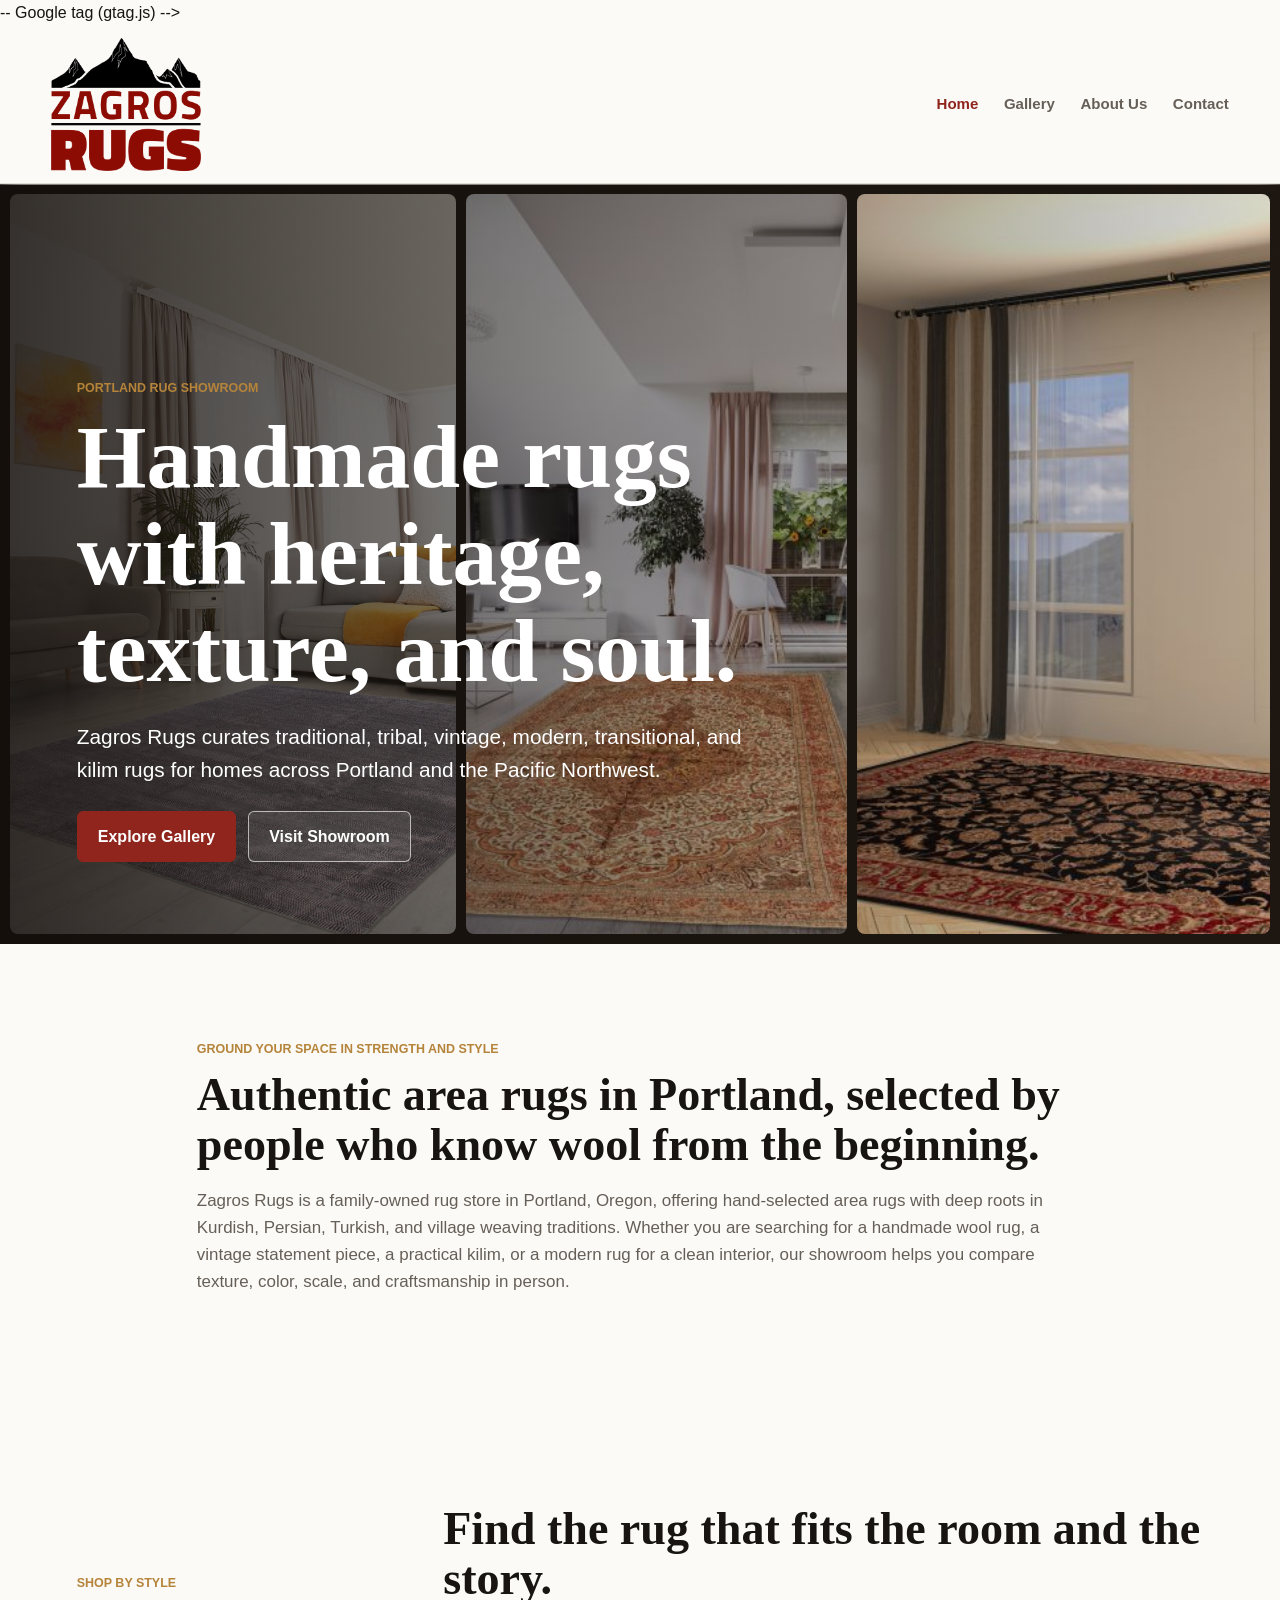
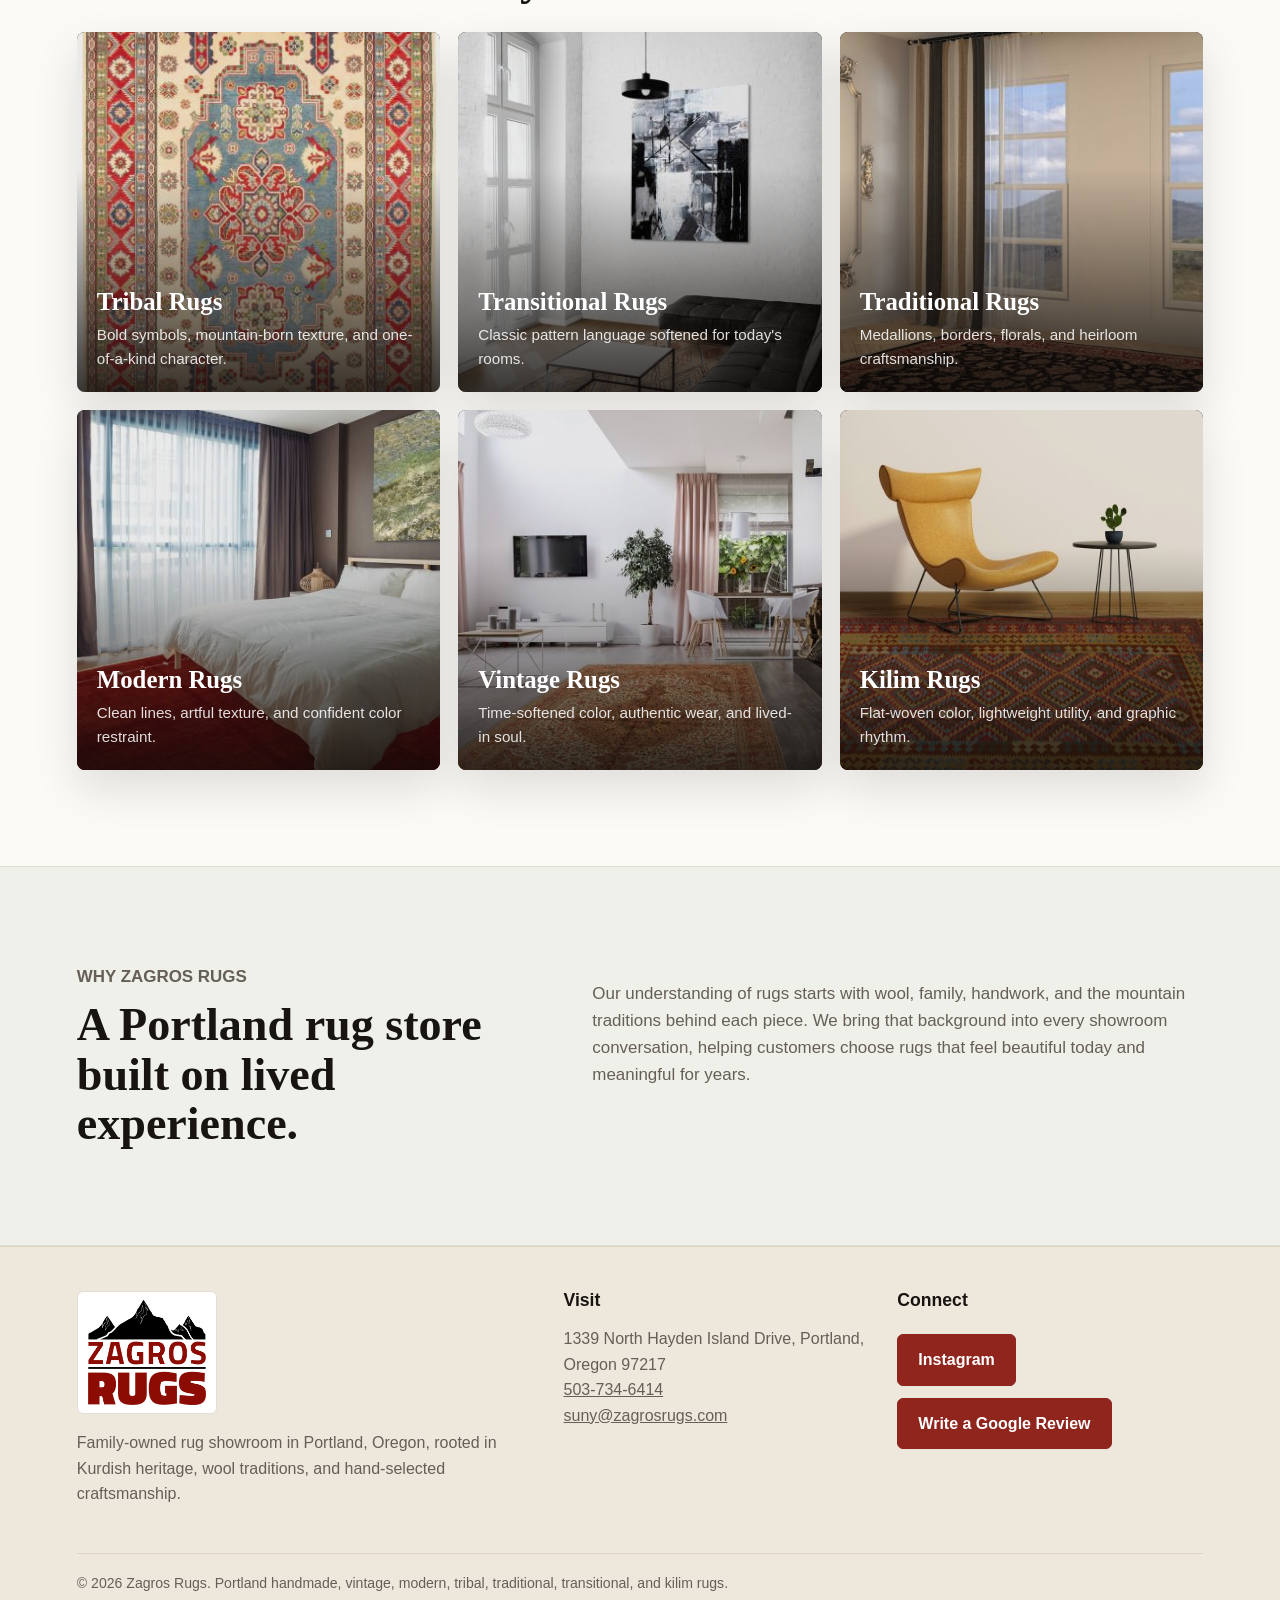
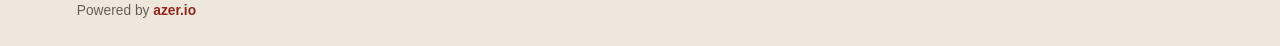
==== index.html @ 7dab3160 "add gtag" ====
<!DOCTYPE html>
<html lang="en">
<head>
  <meta charset="utf-8">
  <meta name="viewport" content="width=device-width, initial-scale=1">
  <title>Zagros Rugs | Handmade Rug Store in Portland, Oregon</title>
  <meta name="description" content="Visit Zagros Rugs in Portland, Oregon for handmade, vintage, modern, tribal, traditional, transitional, and kilim rugs selected with heritage, wool quality, and design in mind.">
  <link rel="canonical" href="https://zagrosrugs.com/">
  <meta name="robots" content="index, follow">
  <meta property="og:type" content="website">
  <meta property="og:title" content="Zagros Rugs | Handmade Rug Store in Portland, Oregon">
  <meta property="og:description" content="Visit Zagros Rugs in Portland, Oregon for handmade, vintage, modern, tribal, traditional, transitional, and kilim rugs selected with heritage, wool quality, and design in mind.">
  <meta property="og:image" content="https://zagrosrugs.com/assets/images/categories/modern/03-modern.jpg">
  <meta property="og:url" content="https://zagrosrugs.com/">
  <meta name="twitter:card" content="summary_large_image">
  <link rel="icon" type="image/png" sizes="32x32" href="./assets/images/favicon-32x32.png">
  <link rel="apple-touch-icon" sizes="180x180" href="./assets/images/apple-touch-icon.png">
  <link rel="stylesheet" href="./assets/css/styles.css">
  -- Google tag (gtag.js) -->
<script async src="https://www.googletagmanager.com/gtag/js?id=G-E211P9VECV"></script>
<script>
    window.dataLayer = window.dataLayer || [];
    function gtag() { dataLayer.push(arguments); }
    gtag('js', new Date());

    gtag('config', 'G-E211P9VECV');
</script>
</head>
<body>

<header class="site-header">
  <a class="brand" href="./" aria-label="Zagros Rugs home">
    <img src="./assets/images/zagrosrugs_logo.png" alt="Zagros Rugs logo" width="170" height="80">
  </a>
  <button class="menu-toggle" type="button" aria-expanded="false" aria-controls="primary-nav" aria-label="Open menu">
    <span></span>
    <span></span>
    <span></span>
  </button>
  <nav id="primary-nav" class="site-nav" aria-label="Primary navigation">
    <a aria-current="page" href="./">Home</a>
    <a href="./gallery/">Gallery</a>
    <a href="./about/">About Us</a>
    <a href="./contact-us/">Contact</a>
  </nav>
</header>
<main>
  <section class="hero hero-home">
    <div class="hero-slides" aria-hidden="true">
      <img src="./assets/images/categories/modern/03-modern.jpg" alt="">
      <img src="./assets/images/categories/vintage/01-vintage.jpg" alt="">
      <img src="./assets/images/categories/traditional/01-traditional.jpg" alt="">
    </div>
    <div class="hero-content">
      <p class="eyebrow">Portland rug showroom</p>
      <h1>Handmade rugs with heritage, texture, and soul.</h1>
      <p>Zagros Rugs curates traditional, tribal, vintage, modern, transitional, and kilim rugs for homes across Portland and the Pacific Northwest.</p>
      <div class="hero-actions">
        <a class="button" href="./gallery/">Explore Gallery</a>
        <a class="button button-ghost" href="./contact-us/">Visit Showroom</a>
      </div>
    </div>
  </section>
  <section class="seo-intro section narrow">
    <p class="eyebrow">Ground your space in strength and style</p>
    <h2>Authentic area rugs in Portland, selected by people who know wool from the beginning.</h2>
    <p>Zagros Rugs is a family-owned rug store in Portland, Oregon, offering hand-selected area rugs with deep roots in Kurdish, Persian, Turkish, and village weaving traditions. Whether you are searching for a handmade wool rug, a vintage statement piece, a practical kilim, or a modern rug for a clean interior, our showroom helps you compare texture, color, scale, and craftsmanship in person.</p>
  </section>
  <section class="section">
    <div class="section-heading">
      <p class="eyebrow">Shop by style</p>
      <h2>Find the rug that fits the room and the story.</h2>
    </div>
    <div class="category-grid">
    <a class="category-card" href="./gallery/tribal/">
      <img src="./assets/images/categories/tribal/01-tribal.jpg" alt="handmade tribal wool rug with geometric patterns" loading="lazy">
      <span class="category-copy">
        <strong>Tribal Rugs</strong>
        <small>Bold symbols, mountain-born texture, and one-of-a-kind character.</small>
      </span>
    </a>
    <a class="category-card" href="./gallery/transitional/">
      <img src="./assets/images/categories/transitional/01-transitional.jpg" alt="transitional area rug with soft classic pattern" loading="lazy">
      <span class="category-copy">
        <strong>Transitional Rugs</strong>
        <small>Classic pattern language softened for today's rooms.</small>
      </span>
    </a>
    <a class="category-card" href="./gallery/traditional/">
      <img src="./assets/images/categories/traditional/01-traditional.jpg" alt="traditional handmade rug with medallion and border" loading="lazy">
      <span class="category-copy">
        <strong>Traditional Rugs</strong>
        <small>Medallions, borders, florals, and heirloom craftsmanship.</small>
      </span>
    </a>
    <a class="category-card" href="./gallery/modern/">
      <img src="./assets/images/categories/modern/01-modern.jpg" alt="modern area rug with contemporary abstract design" loading="lazy">
      <span class="category-copy">
        <strong>Modern Rugs</strong>
        <small>Clean lines, artful texture, and confident color restraint.</small>
      </span>
    </a>
    <a class="category-card" href="./gallery/vintage/">
      <img src="./assets/images/categories/vintage/01-vintage.jpg" alt="vintage hand-knotted rug with faded patina" loading="lazy">
      <span class="category-copy">
        <strong>Vintage Rugs</strong>
        <small>Time-softened color, authentic wear, and lived-in soul.</small>
      </span>
    </a>
    <a class="category-card" href="./gallery/kilims/">
      <img src="./assets/images/categories/kilims/01-kilims.jpg" alt="flat woven kilim rug with colorful geometric pattern" loading="lazy">
      <span class="category-copy">
        <strong>Kilim Rugs</strong>
        <small>Flat-woven color, lightweight utility, and graphic rhythm.</small>
      </span>
    </a></div>
  </section>
  <section class="section split-band">
    <div>
      <p class="eyebrow">Why Zagros Rugs</p>
      <h2>A Portland rug store built on lived experience.</h2>
    </div>
    <p>Our understanding of rugs starts with wool, family, handwork, and the mountain traditions behind each piece. We bring that background into every showroom conversation, helping customers choose rugs that feel beautiful today and meaningful for years.</p>
  </section>
</main>

<footer class="site-footer">
  <div class="footer-inner">
    <div>
      <img src="./assets/images/zagrosrugs_logo.png" alt="Zagros Rugs" class="footer-logo" width="150" height="70">
      <p>Family-owned rug showroom in Portland, Oregon, rooted in Kurdish heritage, wool traditions, and hand-selected craftsmanship.</p>
    </div>
    <div>
      <h2>Visit</h2>
      <p>1339 North Hayden Island Drive, Portland, Oregon 97217<br><a href="tel:+15037346414">503-734-6414</a><br><a href="mailto:suny@zagrosrugs.com">suny@zagrosrugs.com</a></p>
    </div>
    <div>
      <h2>Connect</h2>
      <div class="footer-actions">
        <a class="button button-light" href="https://www.instagram.com/zagrosrugs/" target="_blank" rel="noopener">Instagram</a>
        <a class="button button-light" href="https://search.google.com/local/writereview?placeid=ChIJq4hQoUeplVQRKfR4Ui4t_Cw" target="_blank" rel="noopener">Write a Google Review</a>
      </div>
    </div>
  </div>
  <p class="copyright">© 2026 Zagros Rugs. Portland handmade, vintage, modern, tribal, traditional, transitional, and kilim rugs.</p>
  <p class="powered-by">Powered by <a href="https://azer.io" target="_blank" rel="noopener">azer.io</a></p>
</footer>
<script type="application/ld+json">{"@context":"https://schema.org","@type":"HomeGoodsStore","name":"Zagros Rugs","url":"https://zagrosrugs.com","image":"https://zagrosrugs.com/assets/images/zagrosrugs_logo.png","telephone":"+15037346414","email":"suny@zagrosrugs.com","address":{"@type":"PostalAddress","streetAddress":"1339 North Hayden Island Drive","addressLocality":"Portland","addressRegion":"OR","postalCode":"97217","addressCountry":"US"},"sameAs":["https://www.instagram.com/zagrosrugs/"],"priceRange":"$$"}</script>
<script src="./assets/js/site.js"></script>
</body>
</html>
---- assets/css/styles.css ----
:root {
  --ink: #171411;
  --muted: #665f57;
  --paper: #fbfaf7;
  --surface: #ffffff;
  --line: #e2ddd5;
  --red: #8f251c;
  --red-dark: #63180f;
  --moss: #63715a;
  --gold: #b5843a;
  --shadow: 0 18px 45px rgba(23, 20, 17, 0.12);
}
* { box-sizing: border-box; }
html { scroll-behavior: smooth; }
body {
  margin: 0;
  color: var(--ink);
  background: var(--paper);
  font-family: Arial, Helvetica, sans-serif;
  line-height: 1.6;
}
img { max-width: 100%; display: block; }
a { color: inherit; }
.site-header {
  position: sticky;
  top: 0;
  z-index: 20;
  display: flex;
  align-items: center;
  justify-content: space-between;
  gap: 24px;
  padding: 12px clamp(18px, 4vw, 56px);
  background: rgba(251, 250, 247, 0.94);
  border-bottom: 1px solid var(--line);
  backdrop-filter: blur(14px);
}
.brand img { width: 150px; height: auto; }
.menu-toggle {
  display: none;
  width: 44px;
  height: 44px;
  align-items: center;
  justify-content: center;
  flex-direction: column;
  gap: 5px;
  border: 1px solid var(--line);
  border-radius: 6px;
  background: var(--surface);
  cursor: pointer;
}
.menu-toggle span {
  width: 20px;
  height: 2px;
  background: var(--ink);
  transition: transform 180ms ease, opacity 180ms ease;
}
.menu-toggle[aria-expanded="true"] span:nth-child(1) { transform: translateY(7px) rotate(45deg); }
.menu-toggle[aria-expanded="true"] span:nth-child(2) { opacity: 0; }
.menu-toggle[aria-expanded="true"] span:nth-child(3) { transform: translateY(-7px) rotate(-45deg); }
.site-nav { display: flex; align-items: center; gap: clamp(12px, 2vw, 28px); flex-wrap: wrap; }
.site-nav a {
  text-decoration: none;
  font-weight: 700;
  font-size: 0.94rem;
  color: var(--muted);
}
.site-nav a:hover, .site-nav a[aria-current="page"] { color: var(--red); }
.hero {
  min-height: min(760px, calc(100vh - 64px));
  position: relative;
  overflow: hidden;
  display: grid;
  align-items: end;
  padding: clamp(88px, 14vw, 168px) clamp(20px, 6vw, 84px) clamp(46px, 7vw, 82px);
  color: white;
  background: #201913;
}
.hero::after {
  content: "";
  position: absolute;
  inset: 0;
  background: linear-gradient(90deg, rgba(18,13,10,0.84), rgba(18,13,10,0.46) 50%, rgba(18,13,10,0.16));
}
.hero-slides {
  position: absolute;
  inset: 0;
  display: grid;
  grid-template-columns: 1.08fr 0.92fr 1fr;
  gap: 10px;
  padding: 10px;
}
.hero-slides img {
  width: 100%;
  height: 100%;
  object-fit: cover;
  opacity: 1;
  animation: none;
  border-radius: 8px;
}
.hero-slides img:nth-child(1) { object-position: center 72%; }
.hero-slides img:nth-child(2) { object-position: center 78%; }
.hero-slides img:nth-child(3) { object-position: center 82%; }
@keyframes heroFade {
  0%, 30% { opacity: 1; transform: scale(1); }
  36%, 94% { opacity: 0; transform: scale(1.035); }
  100% { opacity: 1; transform: scale(1); }
}
.hero-content { position: relative; z-index: 1; max-width: 790px; }
.eyebrow {
  margin: 0 0 10px;
  color: var(--gold);
  font-size: 0.78rem;
  font-weight: 800;
  text-transform: uppercase;
  letter-spacing: 0;
}
h1, h2, h3 { line-height: 1.08; margin: 0; }
h1 { font-family: Georgia, 'Times New Roman', serif; font-size: clamp(2.55rem, 7vw, 5.8rem); font-weight: 700; }
h2 { font-family: Georgia, 'Times New Roman', serif; font-size: clamp(1.75rem, 3.6vw, 3.1rem); }
h3 { font-size: 1.2rem; }
.hero p:not(.eyebrow), .page-hero p:not(.eyebrow) { max-width: 680px; font-size: clamp(1.05rem, 2vw, 1.3rem); }
.hero-actions, .contact-actions, .footer-actions { display: flex; gap: 12px; flex-wrap: wrap; margin-top: 24px; }
.button {
  display: inline-flex;
  align-items: center;
  justify-content: center;
  min-height: 46px;
  padding: 12px 20px;
  border-radius: 6px;
  background: var(--red);
  color: white;
  text-decoration: none;
  font-weight: 800;
  border: 1px solid var(--red);
}
.button:hover { background: var(--red-dark); border-color: var(--red-dark); }
.button-ghost { background: rgba(255,255,255,0.08); border-color: rgba(255,255,255,0.62); }
.button-ghost.dark { color: var(--red); background: transparent; border-color: var(--red); }
.button-light { background: white; color: var(--ink); border-color: white; }
.section { padding: clamp(52px, 8vw, 96px) clamp(20px, 6vw, 84px); }
.narrow { max-width: 1040px; margin: 0 auto; }
.seo-intro p:last-child, .prose p, .split-band p, .contact-panel p { color: var(--muted); font-size: 1.06rem; }
.section-heading { display: flex; justify-content: space-between; align-items: end; gap: 24px; margin-bottom: 28px; }
.section-heading h2 { max-width: 760px; }
.category-grid {
  display: grid;
  grid-template-columns: repeat(3, minmax(0, 1fr));
  gap: 18px;
}
.category-card {
  position: relative;
  display: block;
  min-height: 360px;
  overflow: hidden;
  border-radius: 8px;
  text-decoration: none;
  background: var(--ink);
  box-shadow: var(--shadow);
}
.category-card img { position: absolute; inset: 0; width: 100%; height: 100%; object-fit: cover; transition: transform 450ms ease; }
.category-card::after { content: ""; position: absolute; inset: 0; background: linear-gradient(0deg, rgba(13,10,8,0.82), rgba(13,10,8,0.08) 62%); }
.category-card:hover img { transform: scale(1.04); }
.category-copy { position: absolute; z-index: 1; left: 20px; right: 20px; bottom: 20px; color: white; }
.category-copy strong { display: block; font-family: Georgia, 'Times New Roman', serif; font-size: 1.55rem; line-height: 1.1; }
.category-copy small { display: block; margin-top: 8px; color: rgba(255,255,255,0.86); font-size: 0.95rem; }
.split-band {
  display: grid;
  grid-template-columns: 0.85fr 1.15fr;
  gap: clamp(28px, 5vw, 70px);
  background: #eef0e9;
  border-top: 1px solid #dde2d5;
  border-bottom: 1px solid #dde2d5;
}
.page-hero {
  padding: clamp(54px, 8vw, 96px) clamp(20px, 6vw, 84px);
  background: linear-gradient(120deg, #f7f4ee, #eef0e9);
}
.compact-hero { min-height: 330px; display: grid; align-content: center; }
.page-hero h1 { max-width: 900px; color: var(--ink); font-size: clamp(2rem, 4.4vw, 3.8rem); }
.compact-hero h1 { font-size: clamp(1.9rem, 4vw, 3.2rem); }
.category-hero, .story-hero {
  display: grid;
  grid-template-columns: minmax(0, 1fr) minmax(280px, 520px);
  gap: clamp(28px, 5vw, 64px);
  align-items: center;
}
.category-hero img, .story-hero img { width: 100%; aspect-ratio: 4 / 3; object-fit: cover; border-radius: 8px; box-shadow: var(--shadow); }
.rug-grid {
  display: grid;
  grid-template-columns: repeat(4, minmax(0, 1fr));
  gap: 16px;
}
.rug-tile { margin: 0; background: var(--surface); border: 1px solid var(--line); border-radius: 8px; overflow: hidden; }
.rug-tile img { width: 100%; aspect-ratio: 1 / 1.18; object-fit: cover; cursor: zoom-in; transition: transform 220ms ease, filter 220ms ease; }
.rug-tile img:hover, .rug-tile img:focus { filter: brightness(0.92); transform: scale(1.015); outline: none; }
.rug-tile figcaption { padding: 10px 12px; color: var(--muted); font-weight: 700; font-size: 0.9rem; }
.modal-open { overflow: hidden; }
.image-modal {
  position: fixed;
  inset: 0;
  z-index: 100;
  display: none;
  align-items: center;
  justify-content: center;
  padding: clamp(16px, 4vw, 44px);
}
.image-modal.is-open { display: flex; }
.image-modal-backdrop {
  position: absolute;
  inset: 0;
  background: rgba(16, 12, 9, 0.78);
  backdrop-filter: blur(8px);
}
.image-modal-panel {
  position: relative;
  z-index: 1;
  width: min(980px, 100%);
  max-height: 92vh;
  display: grid;
  gap: 14px;
  padding: clamp(16px, 3vw, 24px);
  background: var(--surface);
  border-radius: 8px;
  box-shadow: 0 28px 70px rgba(0, 0, 0, 0.34);
}
.image-modal-panel h2 {
  padding-right: 48px;
  font-family: Georgia, 'Times New Roman', serif;
  font-size: clamp(1.65rem, 4vw, 3rem);
  color: var(--ink);
}
.image-modal-panel img {
  width: 100%;
  max-height: min(72vh, 820px);
  object-fit: contain;
  background: #f4f0e9;
  border-radius: 6px;
}
.image-modal-close {
  position: absolute;
  top: 14px;
  right: 14px;
  width: 42px;
  height: 42px;
  border: 1px solid var(--line);
  border-radius: 50%;
  background: var(--paper);
  color: var(--ink);
  font-size: 2rem;
  line-height: 1;
  cursor: pointer;
}
.image-modal-close:hover { border-color: var(--red); color: var(--red); }
.cross-links { padding-top: 0; }
.pill-links { display: flex; flex-wrap: wrap; gap: 10px; margin-top: 18px; }
.pill-links a { padding: 10px 14px; border: 1px solid var(--line); border-radius: 999px; text-decoration: none; background: white; font-weight: 700; color: var(--red); }
.prose { max-width: 880px; margin: 0 auto; }
.prose h2 { margin-bottom: 22px; }
.contact-layout {
  display: grid;
  grid-template-columns: minmax(280px, 0.75fr) minmax(320px, 1.25fr);
  gap: 24px;
  align-items: stretch;
}
.contact-panel, .map-wrap { background: var(--surface); border: 1px solid var(--line); border-radius: 8px; box-shadow: var(--shadow); }
.contact-panel { padding: clamp(22px, 4vw, 38px); }
.map-wrap { min-height: 460px; overflow: hidden; }
.map-wrap iframe { width: 100%; height: 100%; min-height: 460px; border: 0; display: block; }
.site-footer {
  background: #eee7dc;
  color: var(--ink);
  padding: 44px clamp(20px, 6vw, 84px) 24px;
  border-top: 1px solid #ded3c2;
}
.footer-inner { display: grid; grid-template-columns: 1.2fr 0.8fr 0.8fr; gap: 28px; align-items: start; }
.footer-logo {
  width: 140px;
  height: auto;
  margin-bottom: 14px;
  padding: 8px 10px;
  background: white;
  border: 1px solid var(--line);
  border-radius: 6px;
}
.site-footer h2 { font-size: 1.1rem; font-family: Arial, Helvetica, sans-serif; margin-bottom: 12px; }
.site-footer p, .site-footer a { color: var(--muted); }
.site-footer .button-light { background: var(--red); border-color: var(--red); color: white; }
.site-footer .button-light:hover { background: var(--red-dark); border-color: var(--red-dark); color: white; }
.copyright { margin: 30px 0 0; padding-top: 18px; border-top: 1px solid #ded3c2; font-size: 0.88rem; }
.powered-by { margin: 6px 0 0; font-size: 0.86rem; }
.powered-by a { color: var(--red); font-weight: 800; text-decoration: none; }
.powered-by a:hover { color: var(--red-dark); text-decoration: underline; }
@media (max-width: 900px) {
  .category-grid, .footer-inner, .split-band, .category-hero, .story-hero, .contact-layout { grid-template-columns: 1fr; }
  .rug-grid { grid-template-columns: repeat(2, minmax(0, 1fr)); }
  .category-card { min-height: 300px; }
}
@media (max-width: 760px) {
  .site-header { padding: 10px 18px; position: sticky; }
  .menu-toggle { display: inline-flex; margin-left: auto; }
  .site-nav {
    display: none;
    position: absolute;
    top: calc(100% + 8px);
    left: 18px;
    right: 18px;
    width: auto;
    flex-direction: column;
    align-items: stretch;
    gap: 0;
    padding: 6px 14px;
    background: rgba(255, 255, 255, 0.98);
    border: 1px solid var(--line);
    border-radius: 8px;
    box-shadow: var(--shadow);
    z-index: 30;
  }
  .site-nav.is-open { display: flex; }
  .site-nav a {
    padding: 13px 2px;
    border-top: 1px solid var(--line);
    font-size: 1rem;
  }
  .site-nav a:first-child { border-top: 0; }
}
@media (max-width: 560px) {
  .brand img { width: 132px; }
  .hero { min-height: 650px; padding-top: 78px; }
  .hero-slides { grid-template-columns: 1fr 1fr; grid-template-rows: 1fr 1fr; gap: 6px; padding: 6px; }
  .hero-slides img:first-child { grid-row: span 2; }
  .hero::after { background: linear-gradient(0deg, rgba(18,13,10,0.88), rgba(18,13,10,0.3)); }
  .hero-actions, .contact-actions { flex-direction: column; align-items: stretch; }
  .button { width: 100%; }
  .section-heading { display: block; }
  .rug-grid { grid-template-columns: 1fr; }
  .map-wrap, .map-wrap iframe { min-height: 360px; }
}
@media (prefers-reduced-motion: reduce) {
  *, *::before, *::after { animation-duration: 0.01ms !important; animation-iteration-count: 1 !important; scroll-behavior: auto !important; transition-duration: 0.01ms !important; }
}
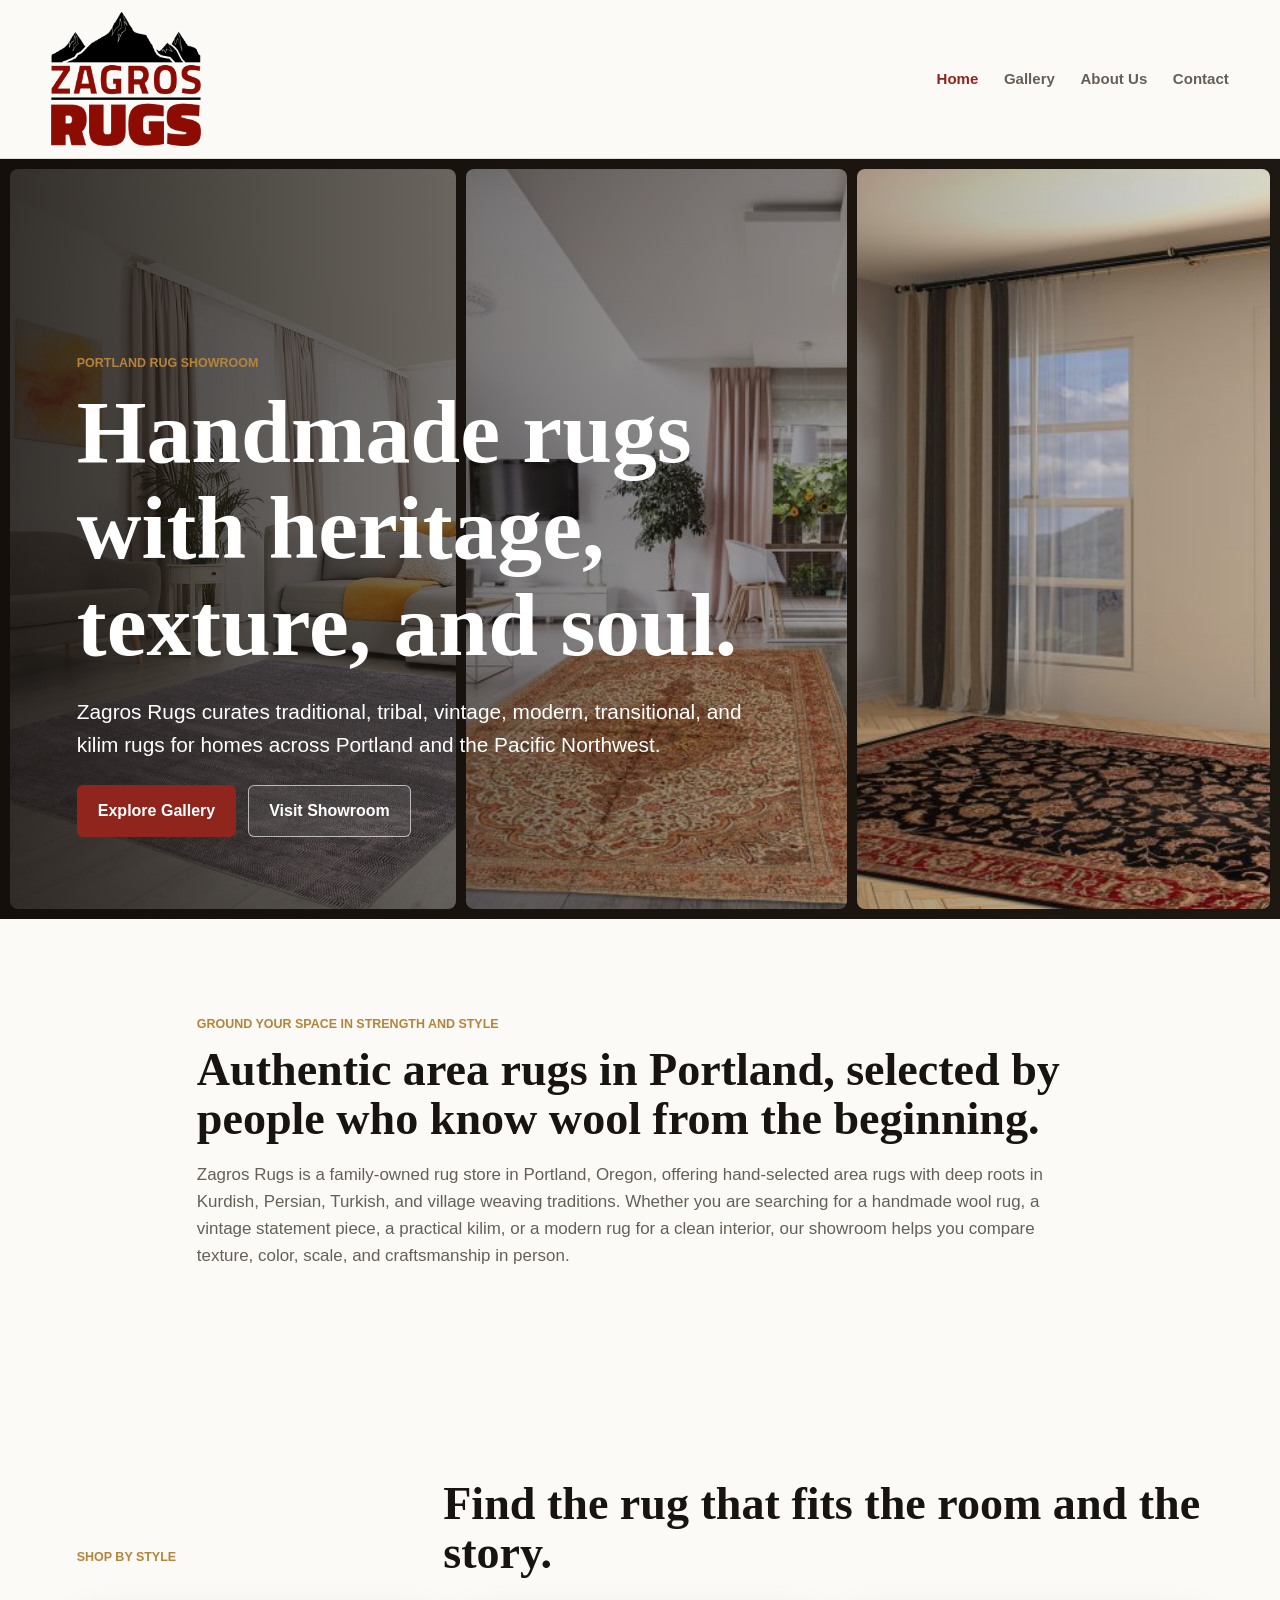
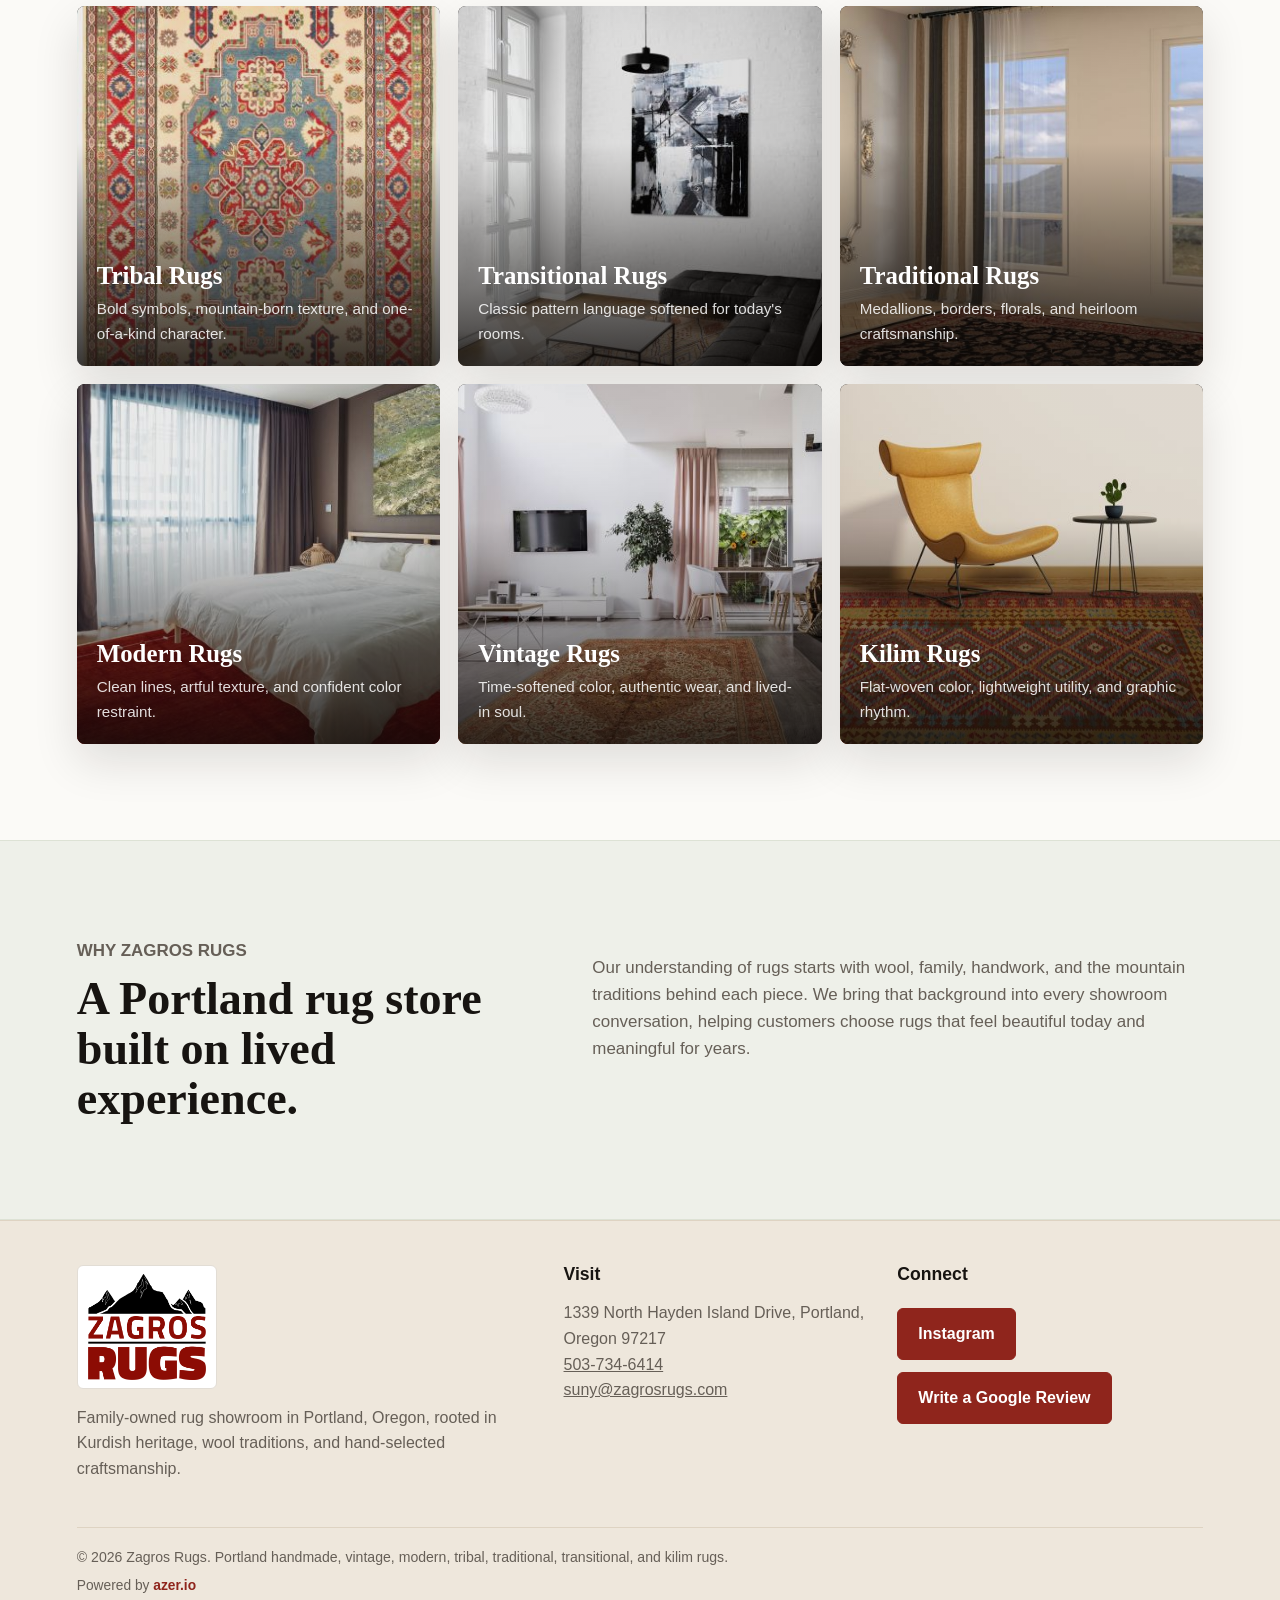
==== commit 88c67fab: "fix gtag" ====
--- a/index.html
+++ b/index.html
@@ -16,7 +16,7 @@
   <link rel="icon" type="image/png" sizes="32x32" href="./assets/images/favicon-32x32.png">
   <link rel="apple-touch-icon" sizes="180x180" href="./assets/images/apple-touch-icon.png">
   <link rel="stylesheet" href="./assets/css/styles.css">
-  -- Google tag (gtag.js) -->
+ <!-- Google tag (gtag.js) -->
 <script async src="https://www.googletagmanager.com/gtag/js?id=G-E211P9VECV"></script>
 <script>
     window.dataLayer = window.dataLayer || [];
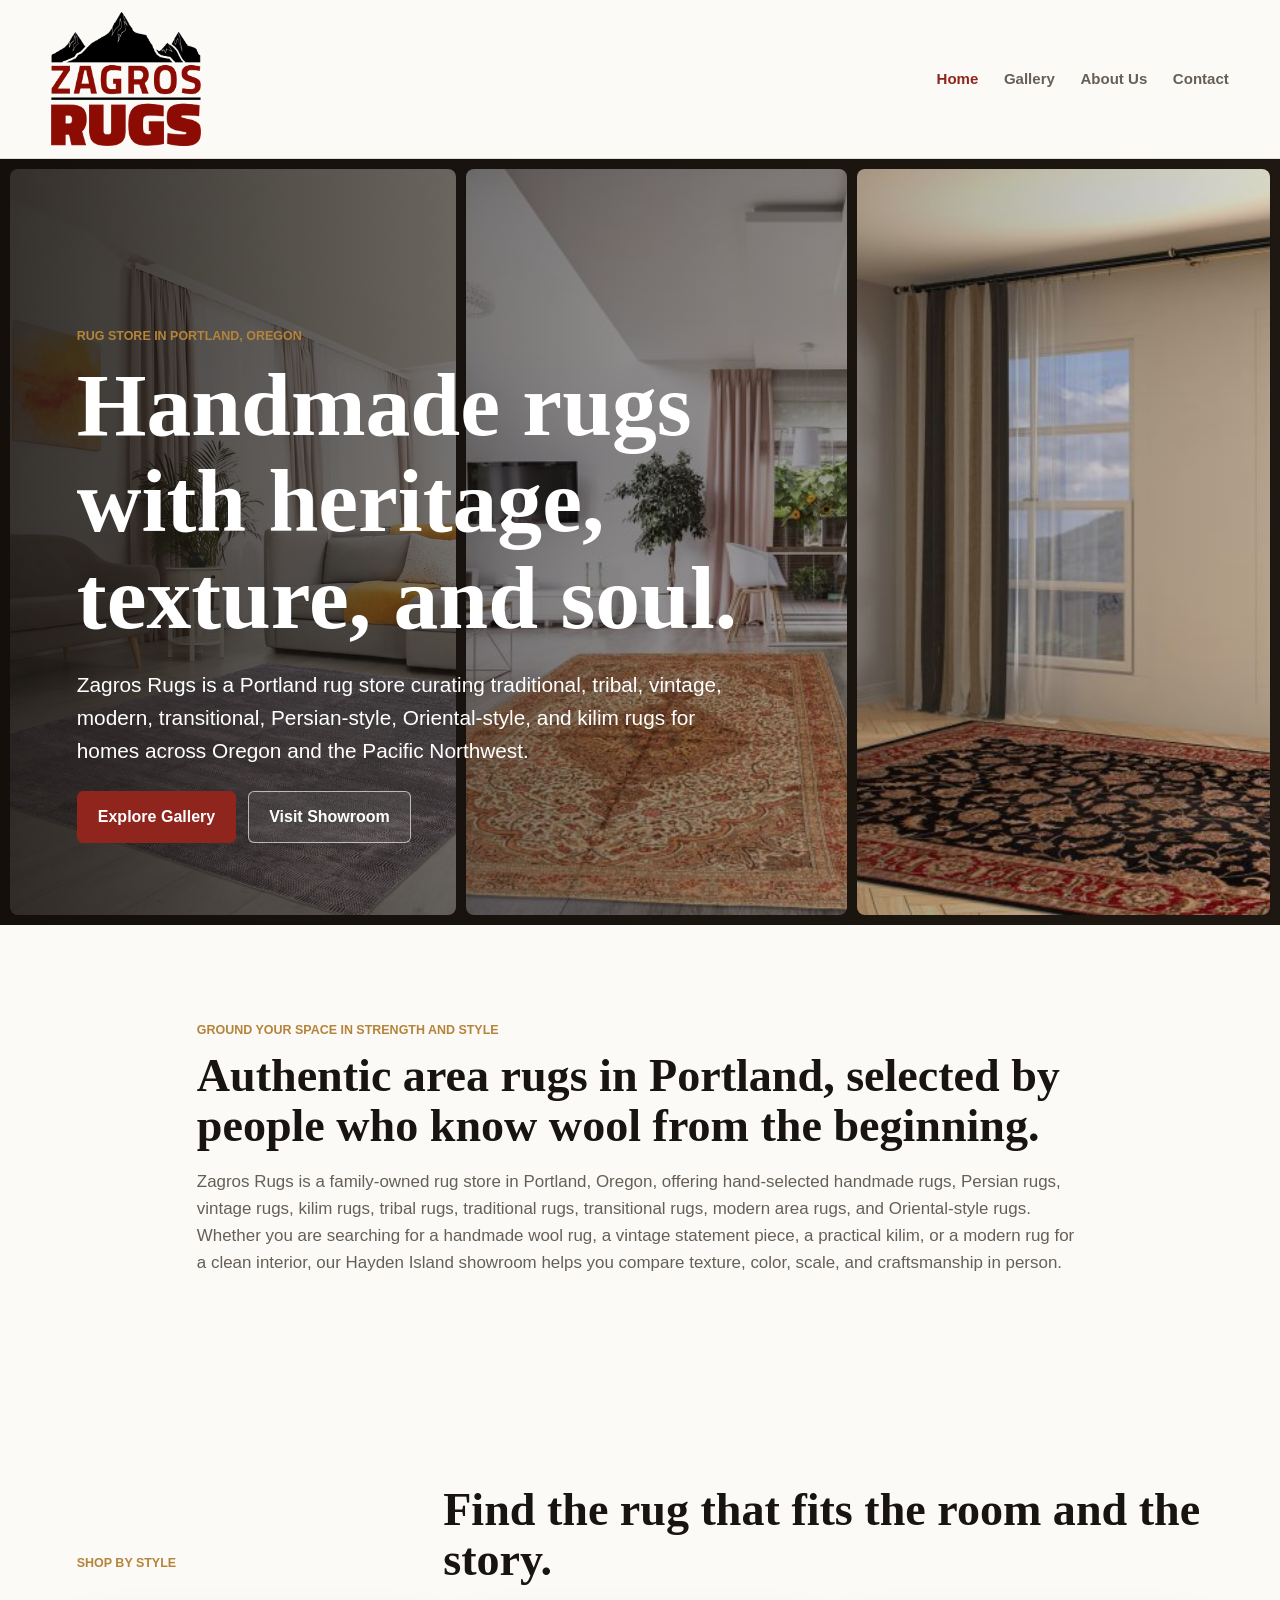
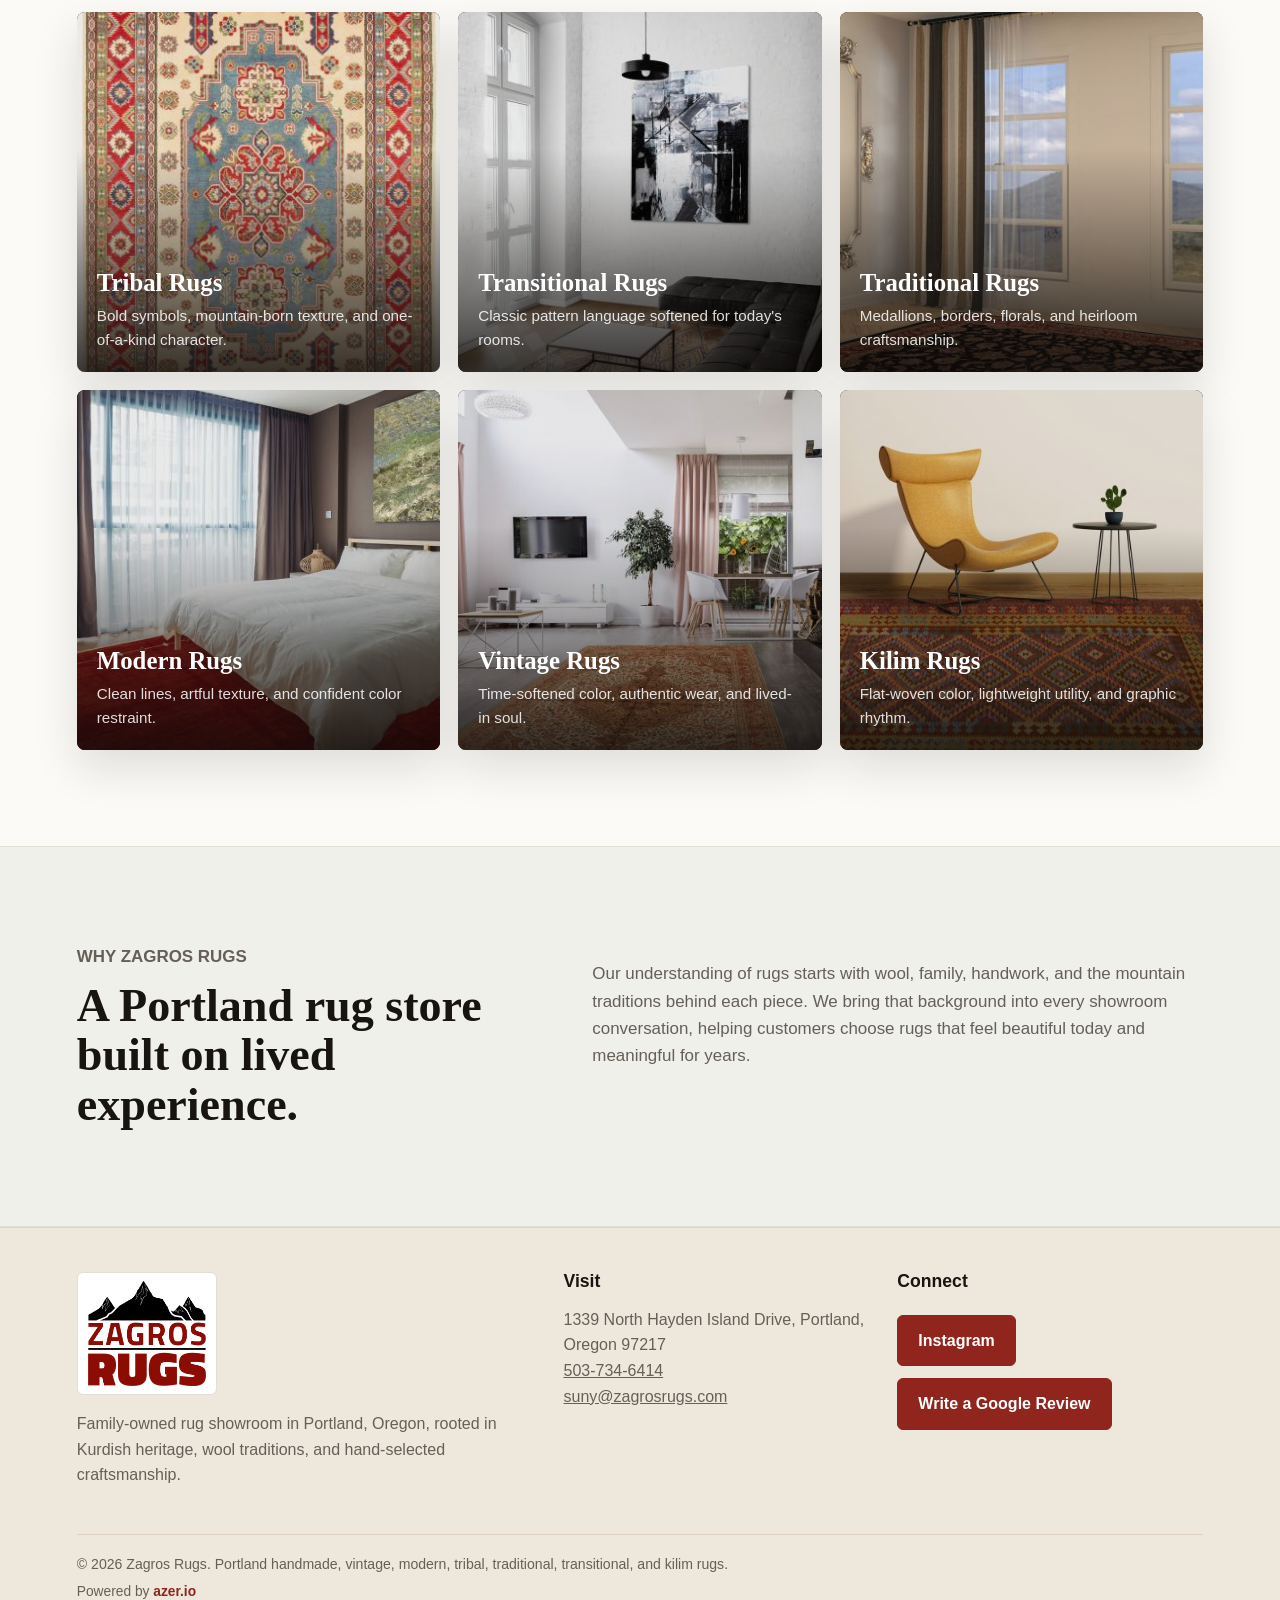
==== commit 70c42ef9: "seo update" ====
--- a/index.html
+++ b/index.html
@@ -3,20 +3,19 @@
 <head>
   <meta charset="utf-8">
   <meta name="viewport" content="width=device-width, initial-scale=1">
-  <title>Zagros Rugs | Handmade Rug Store in Portland, Oregon</title>
-  <meta name="description" content="Visit Zagros Rugs in Portland, Oregon for handmade, vintage, modern, tribal, traditional, transitional, and kilim rugs selected with heritage, wool quality, and design in mind.">
+  <title>Zagros Rugs | Rug Store in Portland, Oregon</title>
+  <meta name="description" content="Zagros Rugs is a rug store in Portland, Oregon for handmade rugs, Persian rugs, vintage rugs, kilims, tribal rugs, traditional rugs, and modern area rugs.">
   <link rel="canonical" href="https://zagrosrugs.com/">
   <meta name="robots" content="index, follow">
   <meta property="og:type" content="website">
-  <meta property="og:title" content="Zagros Rugs | Handmade Rug Store in Portland, Oregon">
-  <meta property="og:description" content="Visit Zagros Rugs in Portland, Oregon for handmade, vintage, modern, tribal, traditional, transitional, and kilim rugs selected with heritage, wool quality, and design in mind.">
+  <meta property="og:title" content="Zagros Rugs | Rug Store in Portland, Oregon">
+  <meta property="og:description" content="Zagros Rugs is a rug store in Portland, Oregon for handmade rugs, Persian rugs, vintage rugs, kilims, tribal rugs, traditional rugs, and modern area rugs.">
   <meta property="og:image" content="https://zagrosrugs.com/assets/images/categories/modern/03-modern.jpg">
   <meta property="og:url" content="https://zagrosrugs.com/">
   <meta name="twitter:card" content="summary_large_image">
   <link rel="icon" type="image/png" sizes="32x32" href="./assets/images/favicon-32x32.png">
   <link rel="apple-touch-icon" sizes="180x180" href="./assets/images/apple-touch-icon.png">
   <link rel="stylesheet" href="./assets/css/styles.css">
- <!-- Google tag (gtag.js) -->
 <script async src="https://www.googletagmanager.com/gtag/js?id=G-E211P9VECV"></script>
 <script>
     window.dataLayer = window.dataLayer || [];
@@ -52,9 +51,9 @@
       <img src="./assets/images/categories/traditional/01-traditional.jpg" alt="">
     </div>
     <div class="hero-content">
-      <p class="eyebrow">Portland rug showroom</p>
+      <p class="eyebrow">Rug store in Portland, Oregon</p>
       <h1>Handmade rugs with heritage, texture, and soul.</h1>
-      <p>Zagros Rugs curates traditional, tribal, vintage, modern, transitional, and kilim rugs for homes across Portland and the Pacific Northwest.</p>
+      <p>Zagros Rugs is a Portland rug store curating traditional, tribal, vintage, modern, transitional, Persian-style, Oriental-style, and kilim rugs for homes across Oregon and the Pacific Northwest.</p>
       <div class="hero-actions">
         <a class="button" href="./gallery/">Explore Gallery</a>
         <a class="button button-ghost" href="./contact-us/">Visit Showroom</a>
@@ -64,7 +63,7 @@
   <section class="seo-intro section narrow">
     <p class="eyebrow">Ground your space in strength and style</p>
     <h2>Authentic area rugs in Portland, selected by people who know wool from the beginning.</h2>
-    <p>Zagros Rugs is a family-owned rug store in Portland, Oregon, offering hand-selected area rugs with deep roots in Kurdish, Persian, Turkish, and village weaving traditions. Whether you are searching for a handmade wool rug, a vintage statement piece, a practical kilim, or a modern rug for a clean interior, our showroom helps you compare texture, color, scale, and craftsmanship in person.</p>
+    <p>Zagros Rugs is a family-owned rug store in Portland, Oregon, offering hand-selected handmade rugs, Persian rugs, vintage rugs, kilim rugs, tribal rugs, traditional rugs, transitional rugs, modern area rugs, and Oriental-style rugs. Whether you are searching for a handmade wool rug, a vintage statement piece, a practical kilim, or a modern rug for a clean interior, our Hayden Island showroom helps you compare texture, color, scale, and craftsmanship in person.</p>
   </section>
   <section class="section">
     <div class="section-heading">
@@ -145,7 +144,124 @@
   <p class="copyright">© 2026 Zagros Rugs. Portland handmade, vintage, modern, tribal, traditional, transitional, and kilim rugs.</p>
   <p class="powered-by">Powered by <a href="https://azer.io" target="_blank" rel="noopener">azer.io</a></p>
 </footer>
-<script type="application/ld+json">{"@context":"https://schema.org","@type":"HomeGoodsStore","name":"Zagros Rugs","url":"https://zagrosrugs.com","image":"https://zagrosrugs.com/assets/images/zagrosrugs_logo.png","telephone":"+15037346414","email":"suny@zagrosrugs.com","address":{"@type":"PostalAddress","streetAddress":"1339 North Hayden Island Drive","addressLocality":"Portland","addressRegion":"OR","postalCode":"97217","addressCountry":"US"},"sameAs":["https://www.instagram.com/zagrosrugs/"],"priceRange":"$$"}</script>
+<script type="application/ld+json">
+{
+  "@context": "https://schema.org",
+  "@type": [
+    "HomeGoodsStore",
+    "Store"
+  ],
+  "@id": "https://zagrosrugs.com/#localbusiness",
+  "name": "Zagros Rugs",
+  "alternateName": "Zagros Rugs Portland",
+  "description": "Zagros Rugs is a family-owned rug store in Portland, Oregon specializing in handmade rugs, Persian-style rugs, Oriental-style rugs, vintage rugs, kilims, tribal rugs, traditional rugs, transitional rugs, and modern area rugs.",
+  "url": "https://zagrosrugs.com/",
+  "image": [
+    "https://zagrosrugs.com/assets/images/zagrosrugs_logo.png",
+    "https://zagrosrugs.com/assets/images/categories/modern/03-modern.jpg",
+    "https://zagrosrugs.com/assets/images/categories/vintage/01-vintage.jpg",
+    "https://zagrosrugs.com/assets/images/categories/traditional/01-traditional.jpg"
+  ],
+  "logo": "https://zagrosrugs.com/assets/images/zagrosrugs_logo.png",
+  "telephone": "+15037346414",
+  "email": "suny@zagrosrugs.com",
+  "priceRange": "$",
+  "address": {
+    "@type": "PostalAddress",
+    "streetAddress": "1339 North Hayden Island Drive",
+    "addressLocality": "Portland",
+    "addressRegion": "OR",
+    "postalCode": "97217",
+    "addressCountry": "US"
+  },
+  "geo": {
+    "@type": "GeoCoordinates",
+    "latitude": 45.6136829,
+    "longitude": -122.6807
+  },
+  "hasMap": "https://www.google.com/maps/search/?api=1&query=Zagros%20Rugs%20Portland%20Oregon&query_place_id=ChIJq4hQoUeplVQRKfR4Ui4t_Cw",
+  "identifier": [
+    {
+      "@type": "PropertyValue",
+      "propertyID": "Google Place ID",
+      "value": "ChIJq4hQoUeplVQRKfR4Ui4t_Cw"
+    }
+  ],
+  "sameAs": [
+    "https://www.instagram.com/zagrosrugs/"
+  ],
+  "areaServed": [
+    {
+      "@type": "City",
+      "name": "Portland"
+    },
+    {
+      "@type": "State",
+      "name": "Oregon"
+    },
+    {
+      "@type": "AdministrativeArea",
+      "name": "Pacific Northwest"
+    }
+  ],
+  "knowsAbout": [
+    "Handmade rugs",
+    "Persian rugs",
+    "Oriental rugs",
+    "Vintage rugs",
+    "Kilim rugs",
+    "Tribal rugs",
+    "Traditional rugs",
+    "Transitional rugs",
+    "Modern area rugs",
+    "Wool rugs"
+  ],
+  "makesOffer": [
+    {
+      "@type": "Offer",
+      "itemOffered": {
+        "@type": "Product",
+        "name": "Handmade rugs"
+      }
+    },
+    {
+      "@type": "Offer",
+      "itemOffered": {
+        "@type": "Product",
+        "name": "Vintage rugs"
+      }
+    },
+    {
+      "@type": "Offer",
+      "itemOffered": {
+        "@type": "Product",
+        "name": "Kilim rugs"
+      }
+    },
+    {
+      "@type": "Offer",
+      "itemOffered": {
+        "@type": "Product",
+        "name": "Tribal rugs"
+      }
+    },
+    {
+      "@type": "Offer",
+      "itemOffered": {
+        "@type": "Product",
+        "name": "Traditional rugs"
+      }
+    },
+    {
+      "@type": "Offer",
+      "itemOffered": {
+        "@type": "Product",
+        "name": "Modern area rugs"
+      }
+    }
+  ]
+}
+</script>
 <script src="./assets/js/site.js"></script>
 </body>
 </html>
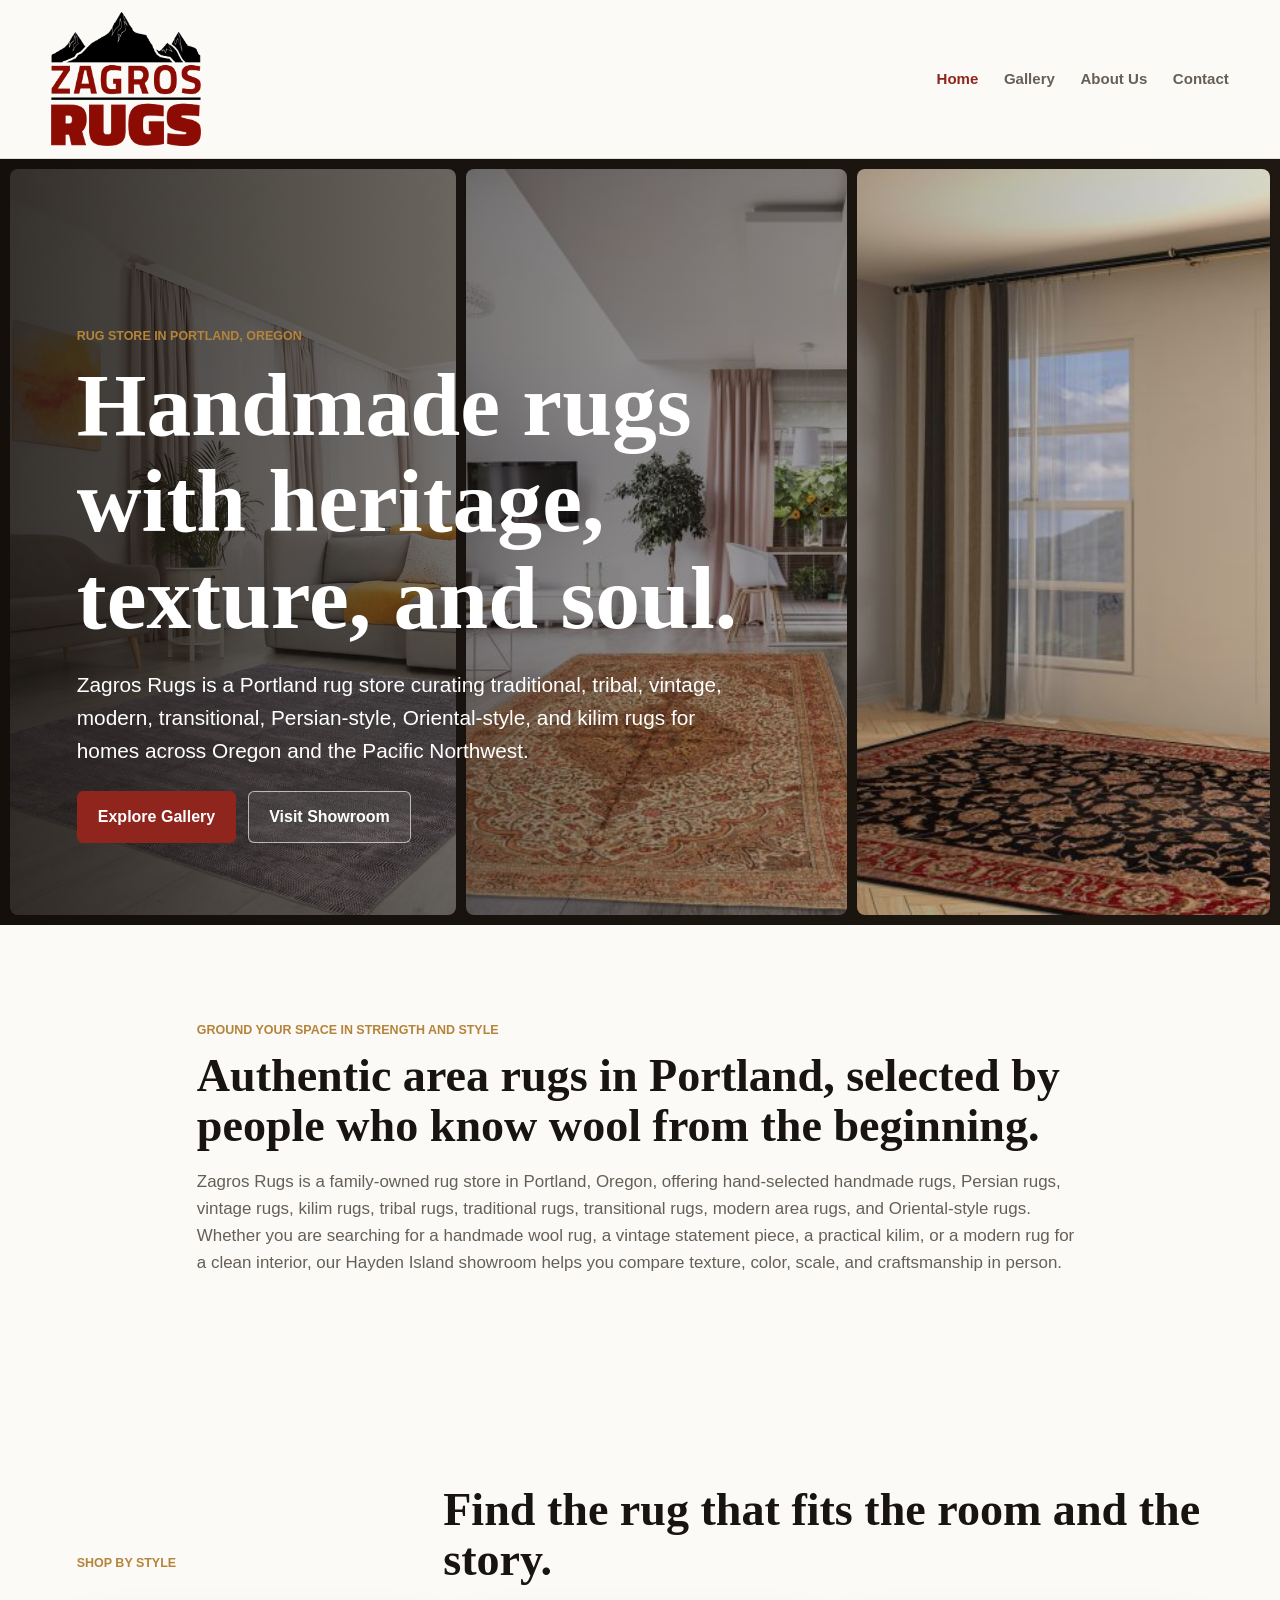
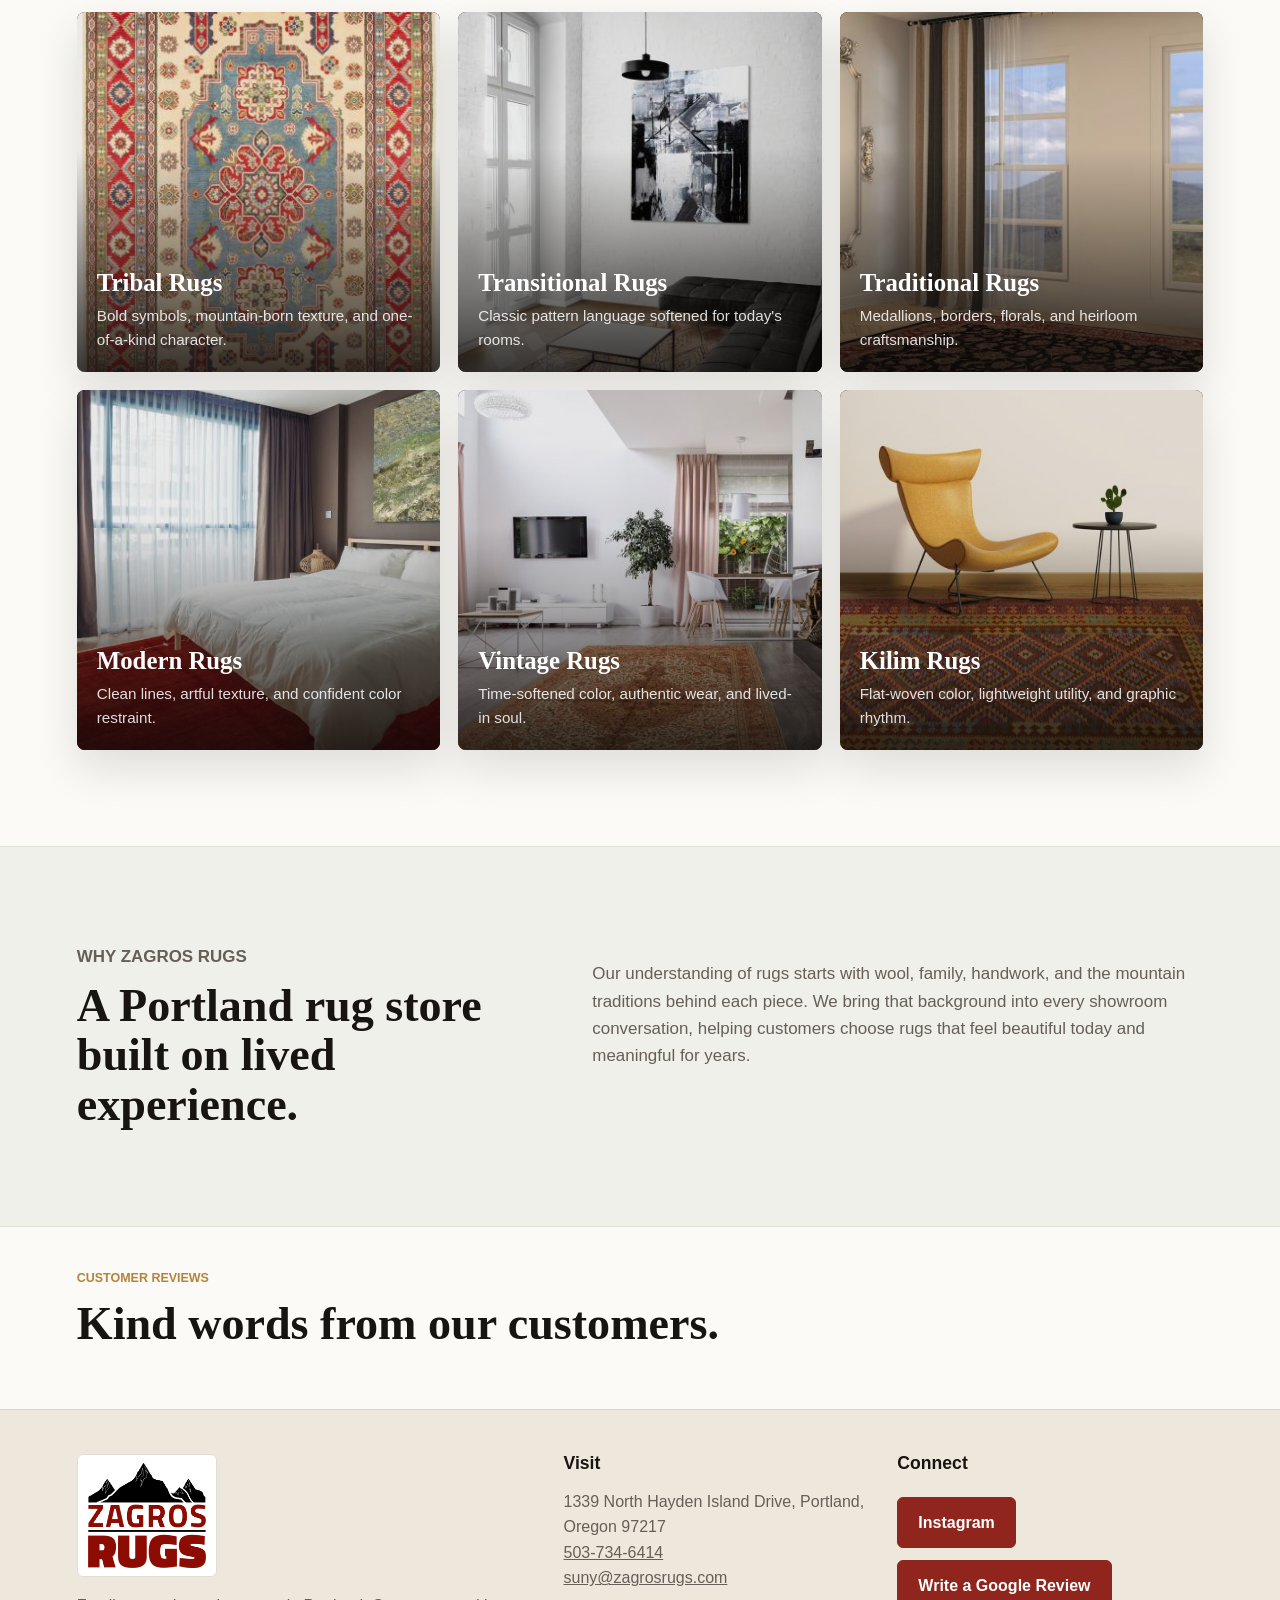
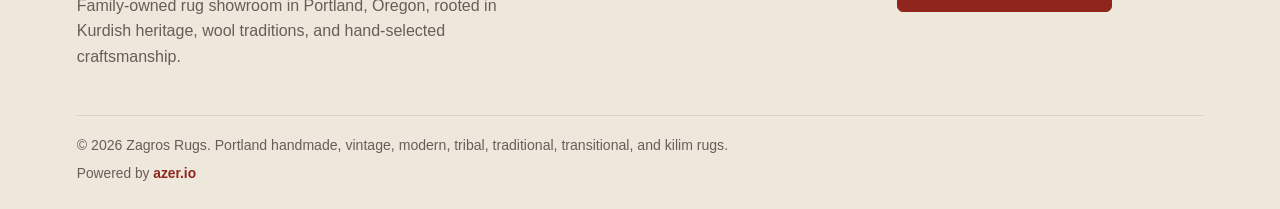
==== commit d7b235d6: "Add compact Google reviews section" ====
--- a/index.html
+++ b/index.html
@@ -15,6 +15,7 @@
   <meta name="twitter:card" content="summary_large_image">
   <link rel="icon" type="image/png" sizes="32x32" href="./assets/images/favicon-32x32.png">
   <link rel="apple-touch-icon" sizes="180x180" href="./assets/images/apple-touch-icon.png">
+  <meta name="facebook-domain-verification" content="keyab4zdj6oeciokxe1pvqd9a6w3pw" />
   <link rel="stylesheet" href="./assets/css/styles.css">
 <script async src="https://www.googletagmanager.com/gtag/js?id=G-E211P9VECV"></script>
 <script>
@@ -26,6 +27,8 @@
 </script>
 </head>
 <body>
+
+<!-- Temporary sample change for reviewing the Codex Git workflow. -->
 
 <header class="site-header">
   <a class="brand" href="./" aria-label="Zagros Rugs home">
@@ -121,6 +124,16 @@
     </div>
     <p>Our understanding of rugs starts with wool, family, handwork, and the mountain traditions behind each piece. We bring that background into every showroom conversation, helping customers choose rugs that feel beautiful today and meaningful for years.</p>
   </section>
+  <section class="section reviews-section">
+    <div class="section-heading">
+      <div>
+        <p class="eyebrow">Customer reviews</p>
+        <h2>Kind words from our customers.</h2>
+      </div>
+    </div>
+    <div class="sk-ww-google-reviews" data-embed-id="25716213"></div>
+    <script src="https://widgets.sociablekit.com/google-reviews/widget.js" defer></script>
+  </section>
 </main>
 
 <footer class="site-footer">
@@ -180,13 +193,11 @@
     "longitude": -122.6807
   },
   "hasMap": "https://www.google.com/maps/search/?api=1&query=Zagros%20Rugs%20Portland%20Oregon&query_place_id=ChIJq4hQoUeplVQRKfR4Ui4t_Cw",
-  "identifier": [
-    {
-      "@type": "PropertyValue",
-      "propertyID": "Google Place ID",
-      "value": "ChIJq4hQoUeplVQRKfR4Ui4t_Cw"
-    }
-  ],
+  "identifier": {
+    "@type": "PropertyValue",
+    "propertyID": "Google Place ID",
+    "value": "ChIJq4hQoUeplVQRKfR4Ui4t_Cw"
+  },
   "sameAs": [
     "https://www.instagram.com/zagrosrugs/"
   ],
@@ -215,50 +226,6 @@
     "Transitional rugs",
     "Modern area rugs",
     "Wool rugs"
-  ],
-  "makesOffer": [
-    {
-      "@type": "Offer",
-      "itemOffered": {
-        "@type": "Product",
-        "name": "Handmade rugs"
-      }
-    },
-    {
-      "@type": "Offer",
-      "itemOffered": {
-        "@type": "Product",
-        "name": "Vintage rugs"
-      }
-    },
-    {
-      "@type": "Offer",
-      "itemOffered": {
-        "@type": "Product",
-        "name": "Kilim rugs"
-      }
-    },
-    {
-      "@type": "Offer",
-      "itemOffered": {
-        "@type": "Product",
-        "name": "Tribal rugs"
-      }
-    },
-    {
-      "@type": "Offer",
-      "itemOffered": {
-        "@type": "Product",
-        "name": "Traditional rugs"
-      }
-    },
-    {
-      "@type": "Offer",
-      "itemOffered": {
-        "@type": "Product",
-        "name": "Modern area rugs"
-      }
-    }
   ]
 }
 </script>
--- a/assets/css/styles.css
+++ b/assets/css/styles.css
@@ -138,6 +138,8 @@
 .button-ghost.dark { color: var(--red); background: transparent; border-color: var(--red); }
 .button-light { background: white; color: var(--ink); border-color: white; }
 .section { padding: clamp(52px, 8vw, 96px) clamp(20px, 6vw, 84px); }
+.reviews-section { padding-top: 42px; padding-bottom: 42px; }
+.reviews-section .section-heading { margin-bottom: 18px; }
 .narrow { max-width: 1040px; margin: 0 auto; }
 .seo-intro p:last-child, .prose p, .split-band p, .contact-panel p { color: var(--muted); font-size: 1.06rem; }
 .section-heading { display: flex; justify-content: space-between; align-items: end; gap: 24px; margin-bottom: 28px; }
